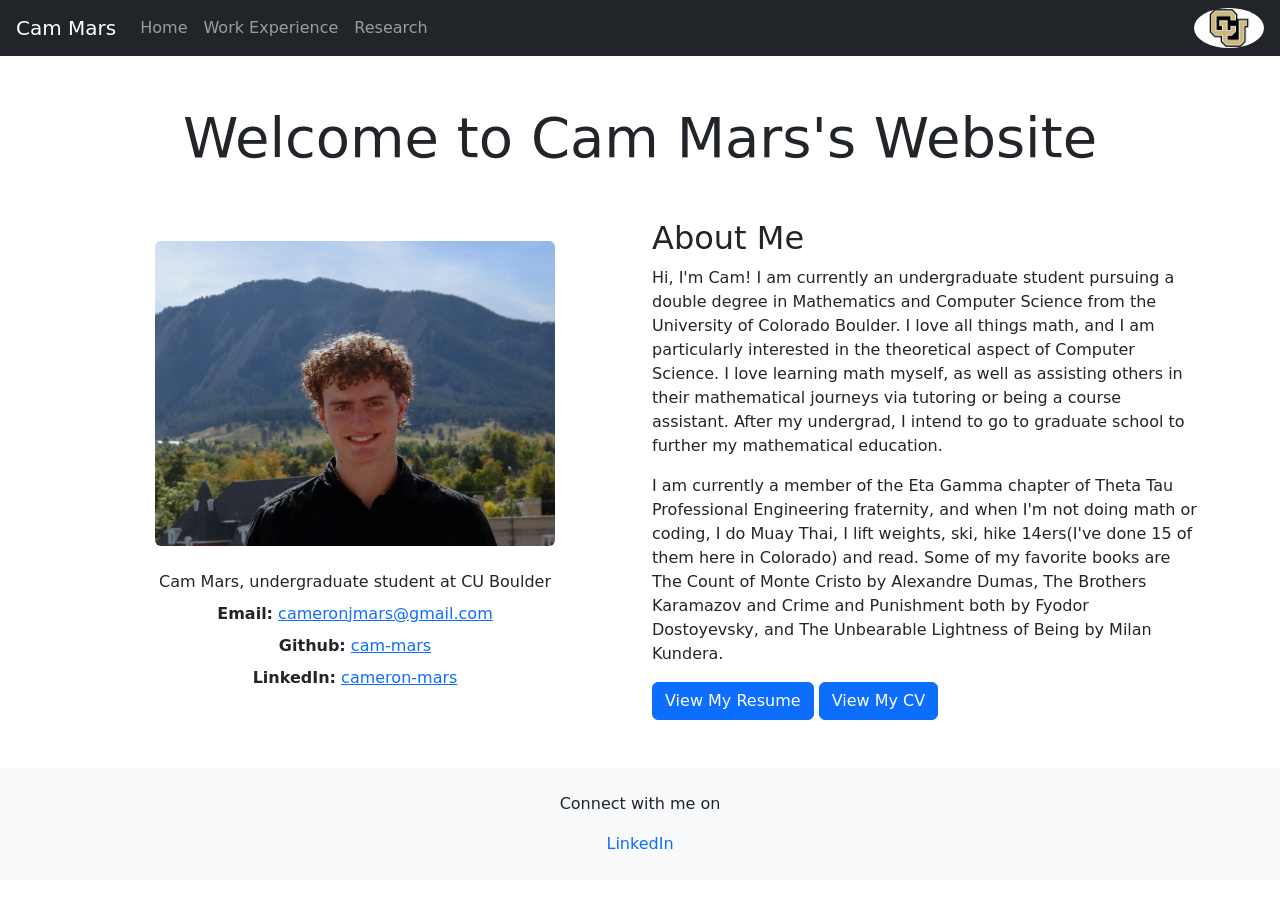
==== index.html @ ecd85b10 "changed file structure" ====
<!DOCTYPE html>
<html lang="en">
<head>
    <meta charset="UTF-8">
    <meta name="viewport" content="width=device-width, initial-scale=1.0">
    <title>Cam Mars's Website</title>
    <link href="https://cdn.jsdelivr.net/npm/bootstrap@5.3.3/dist/css/bootstrap.min.css" rel="stylesheet" integrity="sha384-QWTKZyjpPEjISv5WaRU9OFeRpok6YctnYmDr5pNlyT2bRjXh0JMhjY6hW+ALEwIH" crossorigin="anonymous">
    <script src="https://cdn.jsdelivr.net/npm/bootstrap@5.3.3/dist/js/bootstrap.bundle.min.js" integrity="sha384-YvpcrYf0tY3lHB60NNkmXc5s9fDVZLESaAA55NDzOxhy9GkcIdslK1eN7N6jIeHz" crossorigin="anonymous"></script>
</head>
<body>
    <!-- Navigation Bar -->
    <nav class="navbar navbar-expand-lg navbar-dark bg-dark px-3">
        <a class="navbar-brand" href="#">Cam Mars</a>
        <button class="navbar-toggler" type="button" data-bs-toggle="collapse" data-bs-target="#navbarSupportedContent">
            <span class="navbar-toggler-icon"></span>
        </button>
        <div class="collapse navbar-collapse" id="navbarSupportedContent">
            <ul class="navbar-nav me-auto">
                <li class="nav-item active">
                    <a class="nav-link" href="index.html">Home</a>
                </li>
                <li class="nav-item">
                    <a class="nav-link" href="views/work.html">Work Experience</a>
                </li>
                <li class="nav-item">
                    <a class="nav-link" href="views/research.html">Research</a>
                </li>
            </ul>
        </div>
        <div>
            <img src="../resources/img/cuLogo.png" alt="Buff" class="rounded-circle" width="70" height="40">
        </div>
    </nav>

    <!-- Hero Section -->
    <header class="container text-center my-5">
        <h1 class="display-4">Welcome to Cam Mars's Website</h1>
        <!-- <p class="lead">Explore my hobbies and projects.</p> -->
    </header>

    <!-- About Section -->
<section class="container my-5">
    <div class="row align-items-center">
        <div class="col-md-6 text-center">
            <img src="../resources/img/pfp.png" alt="Cam Mars" class="img-fluid rounded" width="400" height="300">
            <div class="mt-4">
                <p class="mb-2">Cam Mars, undergraduate student at CU Boulder</p>
                <p class="mb-2"><strong>Email:</strong> <a href="mailto:cameronjmars@gmail.com">cameronjmars@gmail.com</a></p>
                <p class="mb-2"><strong>Github:</strong> <a href="https://github.com/cam-mars">cam-mars</a></p>
                <p class="mb-2"><strong>LinkedIn:</strong> <a href="https://www.linkedin.com/in/cameron-mars-b92635291/">cameron-mars</a></p>
            </div>
        </div>
        <div class="col-md-6">
            <h2>About Me</h2>
            <p>Hi, I'm Cam! I am currently an undergraduate student pursuing a double degree in Mathematics and Computer Science from the University of Colorado Boulder.
                I love all things math, and I am particularly interested in the theoretical aspect of Computer Science. 
                I love learning math myself, as well as assisting others in their mathematical journeys via tutoring or being a 
                course assistant. After my undergrad, I intend to go to graduate school to further my mathematical education.</p>

            <p>I am currently a member of the Eta Gamma chapter of Theta Tau Professional Engineering fraternity, and when I'm not doing math or coding, I do Muay Thai, I lift weights,
                ski, hike 14ers(I've done 15 of them here in Colorado) and read. Some of my favorite books are The Count of Monte Cristo by Alexandre Dumas,
                The Brothers Karamazov and Crime and Punishment both by Fyodor Dostoyevsky, and The Unbearable Lightness of Being by Milan Kundera.</p>
            <a href="../resources/pdf/Resume.pdf" class="btn btn-primary" target="_blank">View My Resume</a>
            <a href="../resources/pdf/CV.pdf" class="btn btn-primary" target="_blank">View My CV</a>
        </div>
    </div>
</section>

    <!-- Footer -->
    <footer class="text-center mt-5 py-4 bg-light">
        <p>Connect with me on</p>
        <a href="https://www.linkedin.com/in/cameron-mars-b92635291/" class="text-decoration-none">LinkedIn</a>
    </footer>

    <script src="https://cdn.jsdelivr.net/npm/bootstrap@5.3.0/dist/js/bootstrap.bundle.min.js"></script>
</body>
</html>
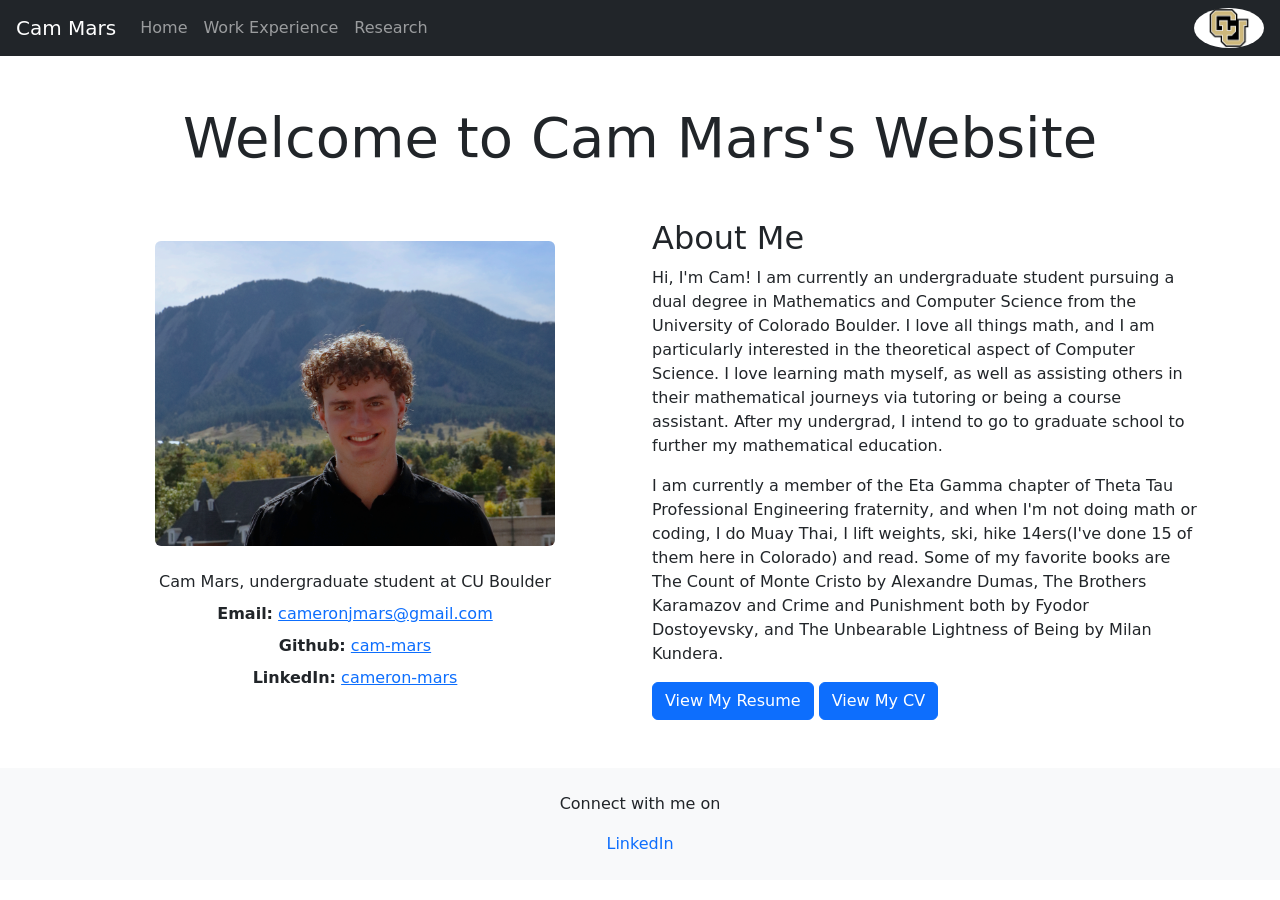
==== commit 6daf7e18: "changed wording" ====
--- a/index.html
+++ b/index.html
@@ -28,7 +28,7 @@
             </ul>
         </div>
         <div>
-            <img src="../resources/img/cuLogo.png" alt="Buff" class="rounded-circle" width="70" height="40">
+            <img src="resources/img/cuLogo.png" alt="Buff" class="rounded-circle" width="70" height="40">
         </div>
     </nav>
 
@@ -42,7 +42,7 @@
 <section class="container my-5">
     <div class="row align-items-center">
         <div class="col-md-6 text-center">
-            <img src="../resources/img/pfp.png" alt="Cam Mars" class="img-fluid rounded" width="400" height="300">
+            <img src="resources/img/pfp.png" alt="Cam Mars" class="img-fluid rounded" width="400" height="300">
             <div class="mt-4">
                 <p class="mb-2">Cam Mars, undergraduate student at CU Boulder</p>
                 <p class="mb-2"><strong>Email:</strong> <a href="mailto:cameronjmars@gmail.com">cameronjmars@gmail.com</a></p>
@@ -52,7 +52,7 @@
         </div>
         <div class="col-md-6">
             <h2>About Me</h2>
-            <p>Hi, I'm Cam! I am currently an undergraduate student pursuing a double degree in Mathematics and Computer Science from the University of Colorado Boulder.
+            <p>Hi, I'm Cam! I am currently an undergraduate student pursuing a dual degree in Mathematics and Computer Science from the University of Colorado Boulder.
                 I love all things math, and I am particularly interested in the theoretical aspect of Computer Science. 
                 I love learning math myself, as well as assisting others in their mathematical journeys via tutoring or being a 
                 course assistant. After my undergrad, I intend to go to graduate school to further my mathematical education.</p>
@@ -60,8 +60,8 @@
             <p>I am currently a member of the Eta Gamma chapter of Theta Tau Professional Engineering fraternity, and when I'm not doing math or coding, I do Muay Thai, I lift weights,
                 ski, hike 14ers(I've done 15 of them here in Colorado) and read. Some of my favorite books are The Count of Monte Cristo by Alexandre Dumas,
                 The Brothers Karamazov and Crime and Punishment both by Fyodor Dostoyevsky, and The Unbearable Lightness of Being by Milan Kundera.</p>
-            <a href="../resources/pdf/Resume.pdf" class="btn btn-primary" target="_blank">View My Resume</a>
-            <a href="../resources/pdf/CV.pdf" class="btn btn-primary" target="_blank">View My CV</a>
+            <a href="resources/pdf/Resume.pdf" class="btn btn-primary" target="_blank">View My Resume</a>
+            <a href="resources/pdf/CV.pdf" class="btn btn-primary" target="_blank">View My CV</a>
         </div>
     </div>
 </section>
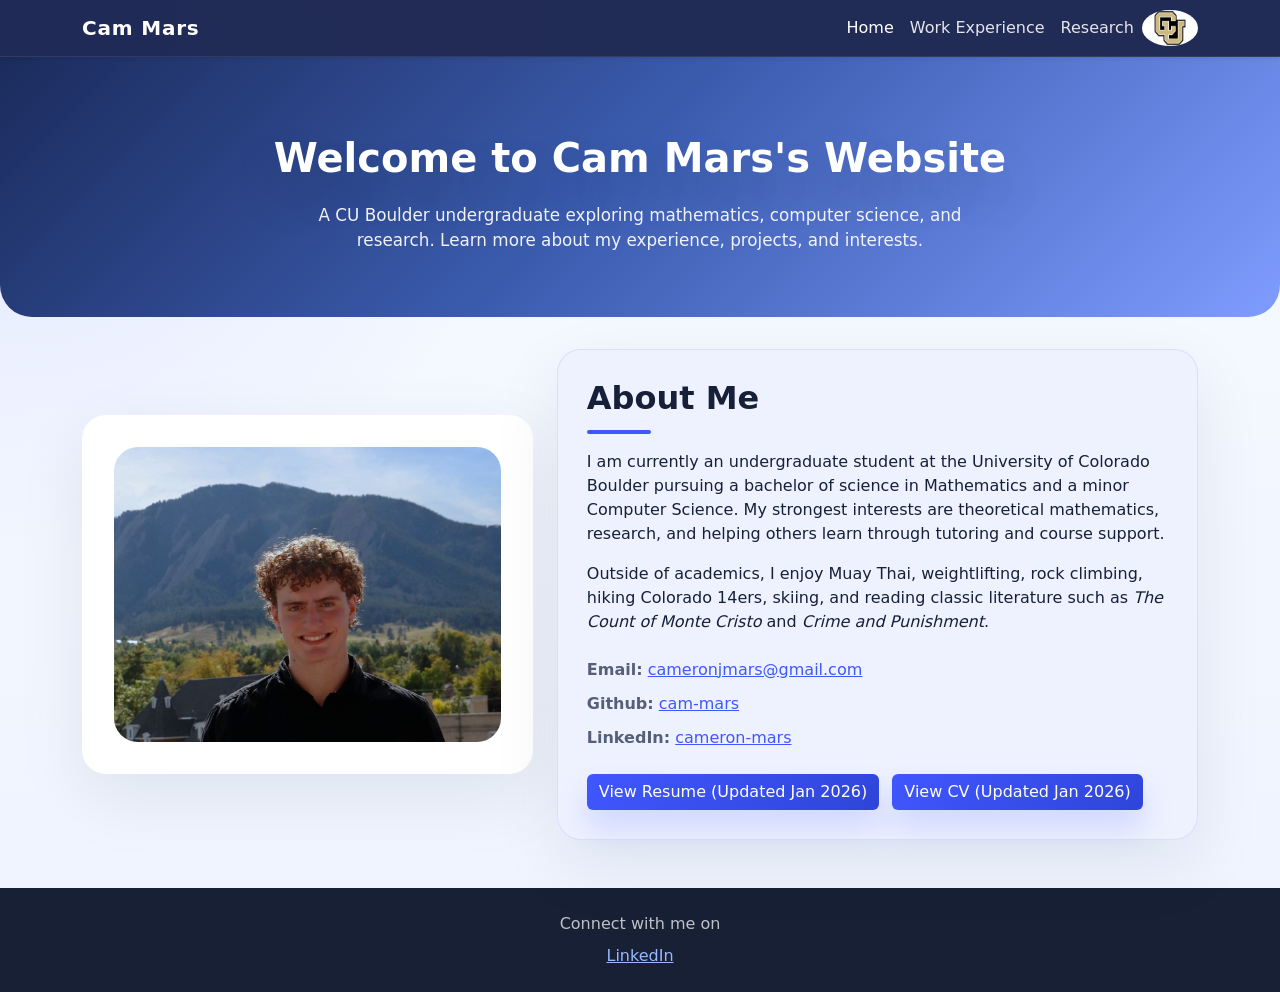
==== commit 8d70ff08: "Update website design and content" ====
--- a/index.html
+++ b/index.html
@@ -3,73 +3,70 @@
 <head>
     <meta charset="UTF-8">
     <meta name="viewport" content="width=device-width, initial-scale=1.0">
-    <title>Cam Mars's Website</title>
+    <title>Cam Mars - Home</title>
     <link href="https://cdn.jsdelivr.net/npm/bootstrap@5.3.3/dist/css/bootstrap.min.css" rel="stylesheet" integrity="sha384-QWTKZyjpPEjISv5WaRU9OFeRpok6YctnYmDr5pNlyT2bRjXh0JMhjY6hW+ALEwIH" crossorigin="anonymous">
-    <script src="https://cdn.jsdelivr.net/npm/bootstrap@5.3.3/dist/js/bootstrap.bundle.min.js" integrity="sha384-YvpcrYf0tY3lHB60NNkmXc5s9fDVZLESaAA55NDzOxhy9GkcIdslK1eN7N6jIeHz" crossorigin="anonymous"></script>
+    <link rel="stylesheet" href="resources/css/style.css">
 </head>
 <body>
-    <!-- Navigation Bar -->
-    <nav class="navbar navbar-expand-lg navbar-dark bg-dark px-3">
-        <a class="navbar-brand" href="#">Cam Mars</a>
-        <button class="navbar-toggler" type="button" data-bs-toggle="collapse" data-bs-target="#navbarSupportedContent">
-            <span class="navbar-toggler-icon"></span>
-        </button>
-        <div class="collapse navbar-collapse" id="navbarSupportedContent">
-            <ul class="navbar-nav me-auto">
-                <li class="nav-item active">
-                    <a class="nav-link" href="index.html">Home</a>
-                </li>
-                <li class="nav-item">
-                    <a class="nav-link" href="views/work.html">Work Experience</a>
-                </li>
-                <li class="nav-item">
-                    <a class="nav-link" href="views/research.html">Research</a>
-                </li>
-            </ul>
-        </div>
-        <div>
-            <img src="resources/img/cuLogo.png" alt="Buff" class="rounded-circle" width="70" height="40">
+    <nav class="navbar navbar-expand-lg navbar-dark px-3 shadow-sm">
+        <div class="container">
+            <a class="navbar-brand" href="index.html">Cam Mars</a>
+            <button class="navbar-toggler" type="button" data-bs-toggle="collapse" data-bs-target="#navbarSupportedContent" aria-controls="navbarSupportedContent" aria-expanded="false" aria-label="Toggle navigation">
+                <span class="navbar-toggler-icon"></span>
+            </button>
+            <div class="collapse navbar-collapse" id="navbarSupportedContent">
+                <ul class="navbar-nav ms-auto mb-2 mb-lg-0">
+                    <li class="nav-item">
+                        <a class="nav-link active" aria-current="page" href="index.html">Home</a>
+                    </li>
+                    <li class="nav-item">
+                        <a class="nav-link" href="views/work.html">Work Experience</a>
+                    </li>
+                    <li class="nav-item">
+                        <a class="nav-link" href="views/research.html">Research</a>
+                    </li>
+                </ul>
+            </div>
+            <img src="resources/img/cuLogo.png" alt="CU Boulder logo" class="rounded-circle" width="56" height="36">
         </div>
     </nav>
 
-    <!-- Hero Section -->
-    <header class="container text-center my-5">
-        <h1 class="display-4">Welcome to Cam Mars's Website</h1>
-        <!-- <p class="lead">Explore my hobbies and projects.</p> -->
+    <header class="hero text-center">
+        <div class="container">
+            <h1>Welcome to Cam Mars's Website</h1>
+            <p class="mx-auto mt-4">A CU Boulder undergraduate exploring mathematics, computer science, and research. Learn more about my experience, projects, and interests.</p>
+        </div>
     </header>
 
-    <!-- About Section -->
-<section class="container my-5">
-    <div class="row align-items-center">
-        <div class="col-md-6 text-center">
-            <img src="resources/img/pfp.png" alt="Cam Mars" class="img-fluid rounded" width="400" height="300">
-            <div class="mt-4">
-                <p class="mb-2">Cam Mars, undergraduate student at CU Boulder</p>
-                <p class="mb-2"><strong>Email:</strong> <a href="mailto:cameronjmars@gmail.com">cameronjmars@gmail.com</a></p>
-                <p class="mb-2"><strong>Github:</strong> <a href="https://github.com/cam-mars">cam-mars</a></p>
-                <p class="mb-2"><strong>LinkedIn:</strong> <a href="https://www.linkedin.com/in/cameron-mars-b92635291/">cameron-mars</a></p>
+    <main class="container mb-5">
+        <div class="row g-4 align-items-center">
+            <div class="col-lg-5">
+                <div class="profile-card">
+                    <img src="resources/img/pfp.png" alt="Cam Mars" class="img-fluid">
+                </div>
+            </div>
+            <div class="col-lg-7">
+                <div class="highlight-card">
+                    <h2 class="section-title">About Me</h2>
+                    <p>I am currently an undergraduate student at the University of Colorado Boulder pursuing a bachelor of science in Mathematics and a minor Computer Science. My strongest interests are theoretical mathematics, research, and helping others learn through tutoring and course support.</p>
+                    <p>Outside of academics, I enjoy Muay Thai, weightlifting, rock climbing, hiking Colorado 14ers, skiing, and reading classic literature such as <em>The Count of Monte Cristo</em> and <em>Crime and Punishment</em>.</p>
+                    <div class="profile-info mt-4">
+                        <p><strong>Email:</strong> <a href="mailto:cameronjmars@gmail.com">cameronjmars@gmail.com</a></p>
+                        <p><strong>Github:</strong> <a href="https://github.com/cam-mars" target="_blank">cam-mars</a></p>
+                        <p><strong>LinkedIn:</strong> <a href="https://www.linkedin.com/in/cameron-mars-b92635291/" target="_blank">cameron-mars</a></p>
+                    </div>
+                    <div class="mt-4">
+                        <a href="resources/pdf/Resume.pdf" class="btn btn-primary me-2" target="_blank">View Resume (Updated Jan 2026)</a>
+                        <a href="resources/pdf/CV.pdf" class="btn btn-primary" target="_blank">View CV (Updated Jan 2026)</a>
+                    </div>
+                </div>
             </div>
         </div>
-        <div class="col-md-6">
-            <h2>About Me</h2>
-            <p>Hi, I'm Cam! I am currently an undergraduate student pursuing a dual degree in Mathematics and Computer Science from the University of Colorado Boulder.
-                I love all things math, and I am particularly interested in the theoretical aspect of Computer Science. 
-                I love learning math myself, as well as assisting others in their mathematical journeys via tutoring or being a 
-                course assistant. After my undergrad, I intend to go to graduate school to further my mathematical education.</p>
+    </main>
 
-            <p>I am currently a member of the Eta Gamma chapter of Theta Tau Professional Engineering fraternity, and when I'm not doing math or coding, I do Muay Thai, I lift weights,
-                ski, hike 14ers(I've done 15 of them here in Colorado) and read. Some of my favorite books are The Count of Monte Cristo by Alexandre Dumas,
-                The Brothers Karamazov and Crime and Punishment both by Fyodor Dostoyevsky, and The Unbearable Lightness of Being by Milan Kundera.</p>
-            <a href="resources/pdf/Resume.pdf" class="btn btn-primary" target="_blank">View My Resume</a>
-            <a href="resources/pdf/CV.pdf" class="btn btn-primary" target="_blank">View My CV</a>
-        </div>
-    </div>
-</section>
-
-    <!-- Footer -->
-    <footer class="text-center mt-5 py-4 bg-light">
-        <p>Connect with me on</p>
-        <a href="https://www.linkedin.com/in/cameron-mars-b92635291/" class="text-decoration-none">LinkedIn</a>
+    <footer class="text-center py-4">
+        <p class="mb-2">Connect with me on</p>
+        <a href="https://www.linkedin.com/in/cameron-mars-b92635291/">LinkedIn</a>
     </footer>
 
     <script src="https://cdn.jsdelivr.net/npm/bootstrap@5.3.0/dist/js/bootstrap.bundle.min.js"></script>
--- a/resources/css/style.css
+++ b/resources/css/style.css
@@ -0,0 +1,145 @@
+:root {
+  --page-bg: #f0f4ff;
+  --surface: #ffffff;
+  --surface-strong: #eef2ff;
+  --text: #162038;
+  --muted: #556078;
+  --accent: #4057ff;
+  --accent-soft: #d9e0ff;
+  --border: rgba(66, 82, 166, 0.12);
+}
+
+* {
+  box-sizing: border-box;
+}
+
+body {
+  margin: 0;
+  background: radial-gradient(circle at top left, rgba(64, 87, 255, 0.12), transparent 35%),
+    linear-gradient(180deg, #f7faff 0%, #eef4ff 100%);
+  color: var(--text);
+  font-family: Inter, system-ui, -apple-system, BlinkMacSystemFont, 'Segoe UI', sans-serif;
+}
+
+a {
+  color: var(--accent);
+}
+a:hover {
+  color: #2d41d1;
+  text-decoration: none;
+}
+
+.navbar {
+  background: rgba(16, 27, 72, 0.92) !important;
+  border-bottom: 1px solid rgba(255, 255, 255, 0.08);
+}
+.navbar-brand {
+  font-weight: 700;
+  letter-spacing: 0.04em;
+}
+.navbar .nav-link {
+  color: rgba(255, 255, 255, 0.88) !important;
+}
+.navbar .nav-link.active,
+.navbar .nav-link:hover {
+  color: #ffffff !important;
+}
+.hero {
+  background: linear-gradient(135deg, #1b2b5c 0%, #3b5caf 48%, #7f9cff 100%);
+  color: #fff;
+  padding: 5rem 0 4rem;
+  margin-bottom: 2rem;
+  border-radius: 0 0 32px 32px;
+}
+.hero h1 {
+  font-weight: 800;
+  line-height: 1.05;
+  text-shadow: 0 24px 50px rgba(0, 0, 0, 0.18);
+}
+.hero p {
+  font-size: 1.05rem;
+  max-width: 42rem;
+  margin: 0 auto;
+  opacity: 0.92;
+}
+
+.section-title {
+  font-weight: 700;
+  margin-bottom: 1rem;
+}
+.section-title::after {
+  content: '';
+  display: block;
+  width: 4rem;
+  height: 4px;
+  margin-top: 0.75rem;
+  background: var(--accent);
+  border-radius: 999px;
+}
+
+.card,
+.profile-card,
+.highlight-card {
+  border: none;
+  border-radius: 24px;
+  box-shadow: 0 24px 70px rgba(15, 23, 42, 0.08);
+  background: var(--surface);
+}
+.profile-card {
+  padding: 2rem;
+}
+.profile-card img {
+  width: 100%;
+  border-radius: 24px;
+}
+.btn-primary {
+  background: linear-gradient(135deg, #4057ff 0%, #2f45d8 100%);
+  border: none;
+  box-shadow: 0 18px 30px rgba(64, 87, 255, 0.18);
+}
+.btn-primary:hover {
+  background: linear-gradient(135deg, #2f45d8 0%, #1f30b0 100%);
+}
+.highlight-card {
+  padding: 1.8rem;
+  background: var(--surface-strong);
+  border: 1px solid rgba(64, 87, 255, 0.12);
+}
+.profile-info p {
+  margin-bottom: 0.65rem;
+  color: var(--muted);
+}
+.profile-info a {
+  color: var(--accent);
+}
+.profile-info a:hover {
+  color: #2d41d1;
+}
+.card-title {
+  font-weight: 700;
+}
+.card-text {
+  color: var(--muted);
+}
+.card[href] {
+  transition: transform 0.25s ease, box-shadow 0.25s ease;
+}
+.card:hover {
+  transform: translateY(-4px);
+}
+footer {
+  background: #172034;
+  color: rgba(255, 255, 255, 0.72);
+}
+footer a {
+  color: #9ab7ff;
+}
+footer a:hover {
+  color: #ffffff;
+}
+
+@media (max-width: 767px) {
+  .hero {
+    padding-top: 3rem;
+  }
+}
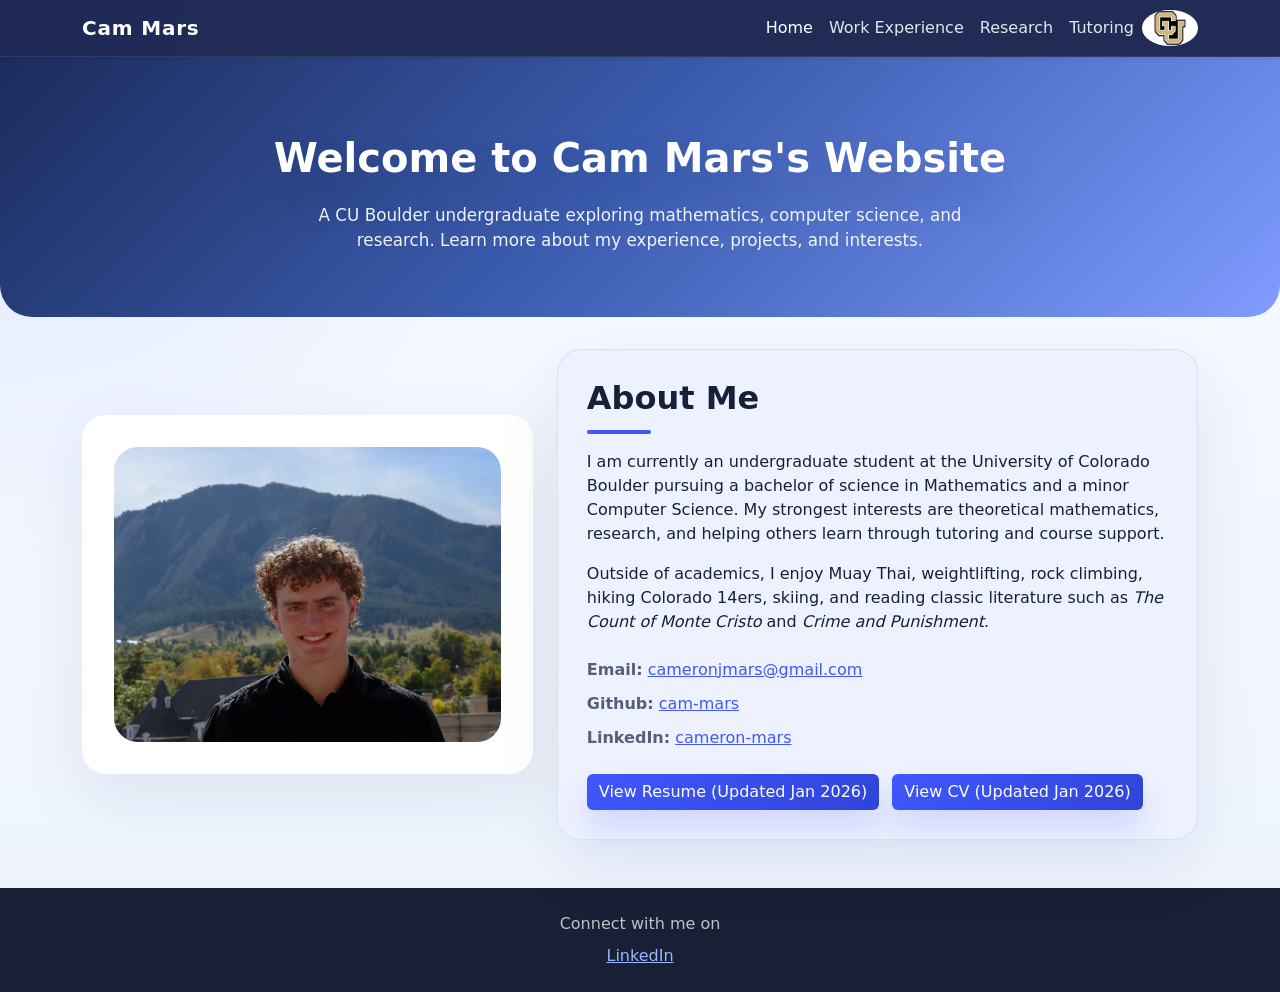
==== commit f53564b7: "Add new Tutoring page and update navigation" ====
--- a/index.html
+++ b/index.html
@@ -24,6 +24,9 @@
                     </li>
                     <li class="nav-item">
                         <a class="nav-link" href="views/research.html">Research</a>
+                    </li>
+                    <li class="nav-item">
+                        <a class="nav-link" href="views/tutoring.html">Tutoring</a>
                     </li>
                 </ul>
             </div>
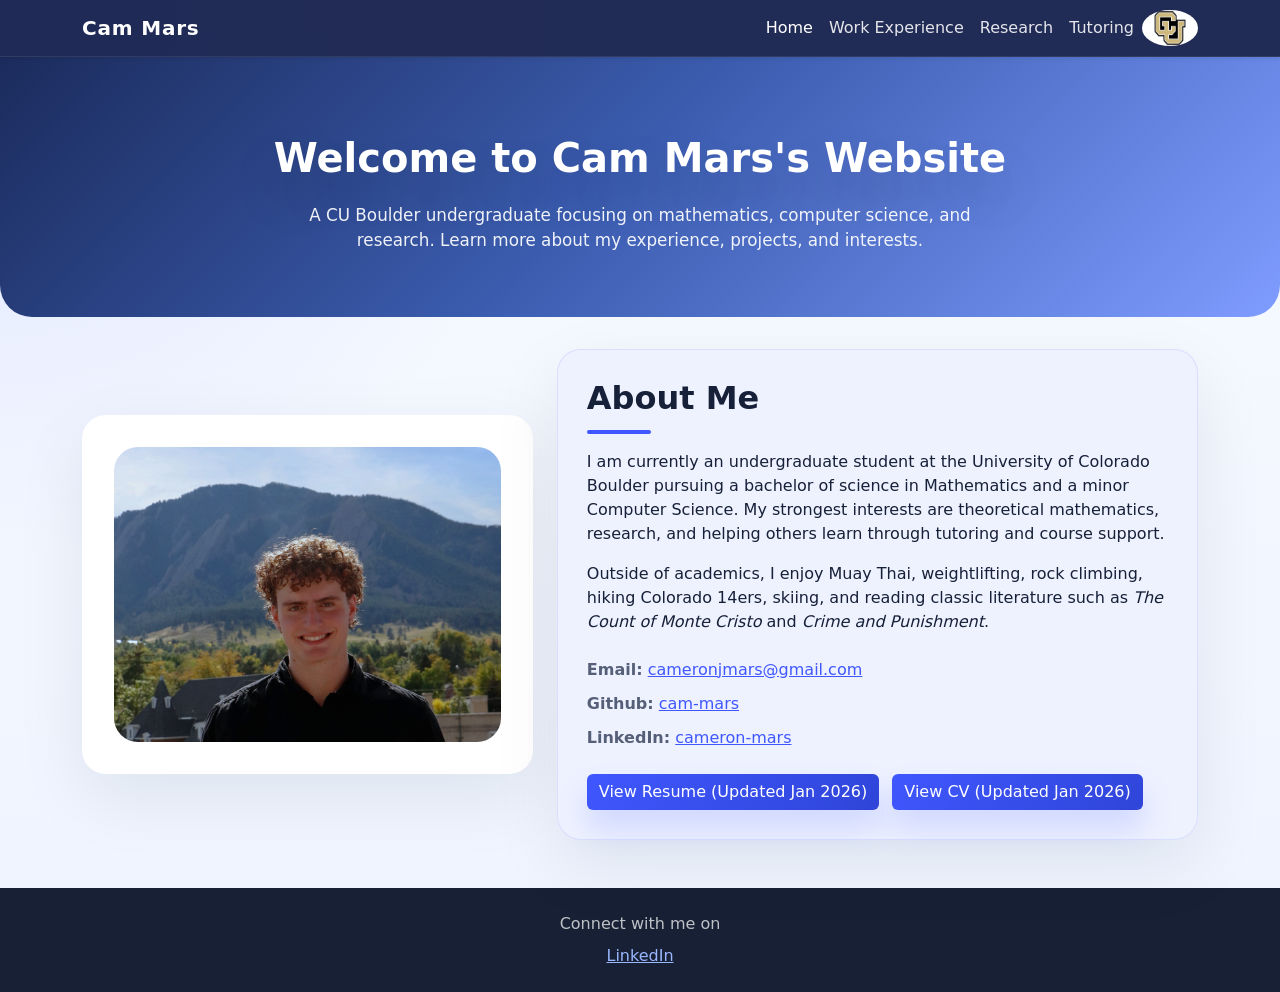
==== commit efc4522d: "Update index and work pages" ====
--- a/index.html
+++ b/index.html
@@ -37,7 +37,7 @@
     <header class="hero text-center">
         <div class="container">
             <h1>Welcome to Cam Mars's Website</h1>
-            <p class="mx-auto mt-4">A CU Boulder undergraduate exploring mathematics, computer science, and research. Learn more about my experience, projects, and interests.</p>
+            <p class="mx-auto mt-4">A CU Boulder undergraduate focusing on mathematics, computer science, and research. Learn more about my experience, projects, and interests.</p>
         </div>
     </header>
 
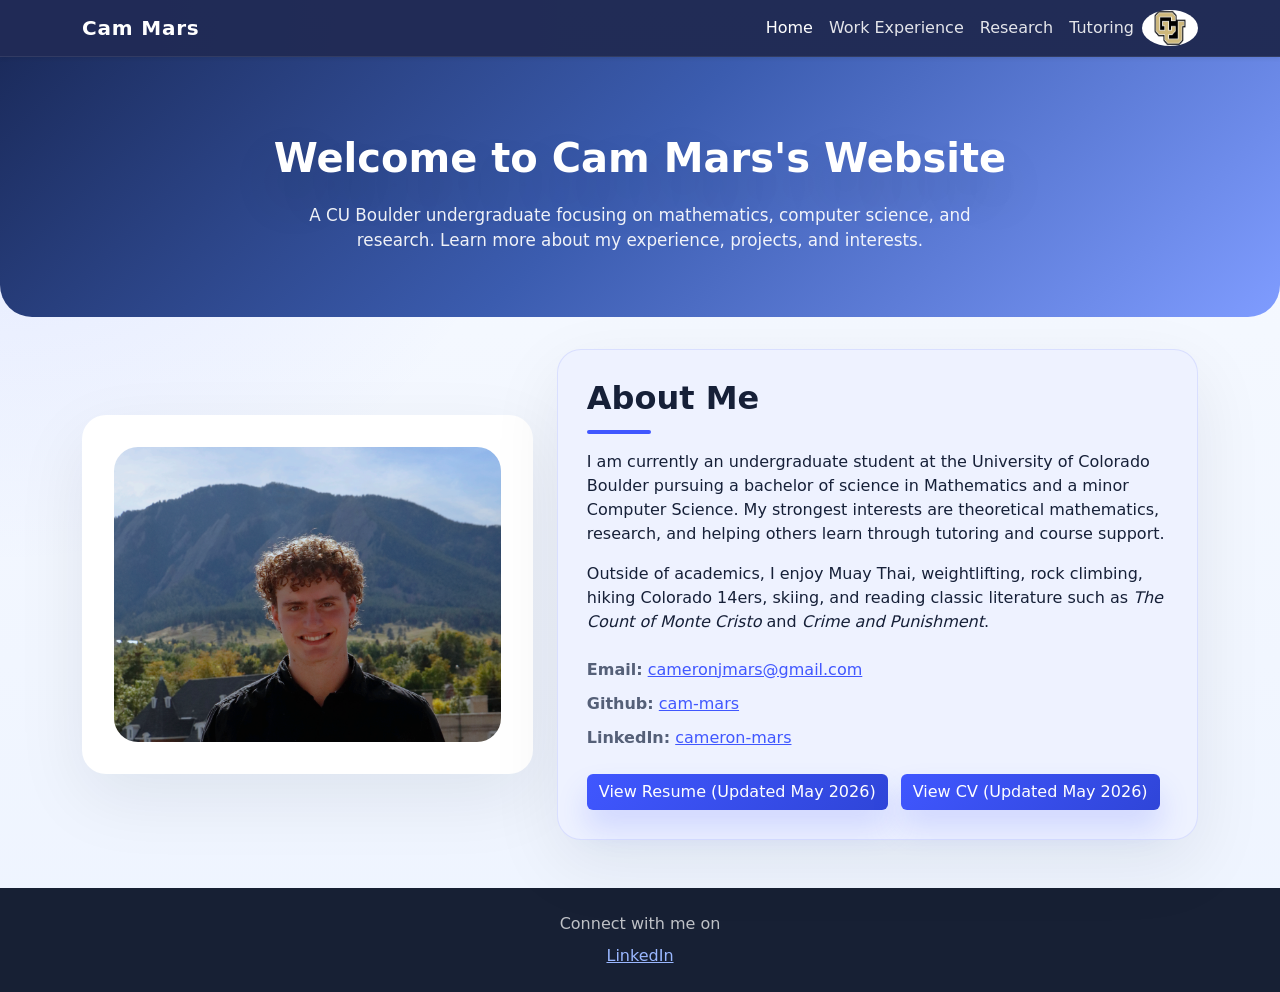
==== commit c578ce89: "Updated cv and resume" ====
--- a/index.html
+++ b/index.html
@@ -59,8 +59,8 @@
                         <p><strong>LinkedIn:</strong> <a href="https://www.linkedin.com/in/cameron-mars-b92635291/" target="_blank">cameron-mars</a></p>
                     </div>
                     <div class="mt-4">
-                        <a href="resources/pdf/Resume.pdf" class="btn btn-primary me-2" target="_blank">View Resume (Updated Jan 2026)</a>
-                        <a href="resources/pdf/CV.pdf" class="btn btn-primary" target="_blank">View CV (Updated Jan 2026)</a>
+                        <a href="resources/pdf/Resume.pdf" class="btn btn-primary me-2" target="_blank">View Resume (Updated May 2026)</a>
+                        <a href="resources/pdf/CV.pdf" class="btn btn-primary" target="_blank">View CV (Updated May 2026)</a>
                     </div>
                 </div>
             </div>
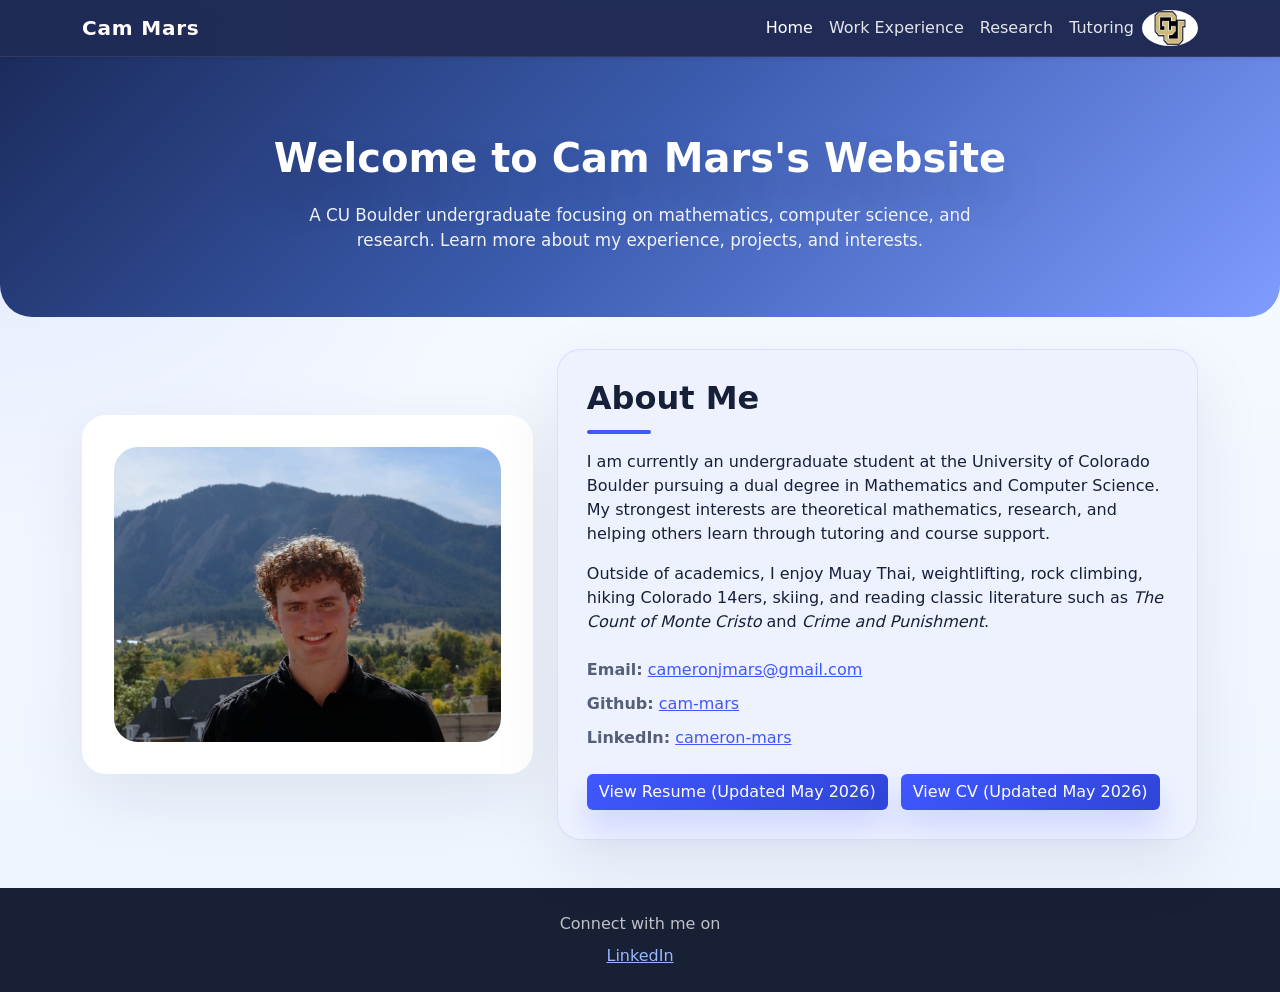
==== commit 70b2e129: "updated website content" ====
--- a/index.html
+++ b/index.html
@@ -51,7 +51,7 @@
             <div class="col-lg-7">
                 <div class="highlight-card">
                     <h2 class="section-title">About Me</h2>
-                    <p>I am currently an undergraduate student at the University of Colorado Boulder pursuing a bachelor of science in Mathematics and a minor Computer Science. My strongest interests are theoretical mathematics, research, and helping others learn through tutoring and course support.</p>
+                    <p>I am currently an undergraduate student at the University of Colorado Boulder pursuing a dual degree in Mathematics and Computer Science. My strongest interests are theoretical mathematics, research, and helping others learn through tutoring and course support.</p>
                     <p>Outside of academics, I enjoy Muay Thai, weightlifting, rock climbing, hiking Colorado 14ers, skiing, and reading classic literature such as <em>The Count of Monte Cristo</em> and <em>Crime and Punishment</em>.</p>
                     <div class="profile-info mt-4">
                         <p><strong>Email:</strong> <a href="mailto:cameronjmars@gmail.com">cameronjmars@gmail.com</a></p>
